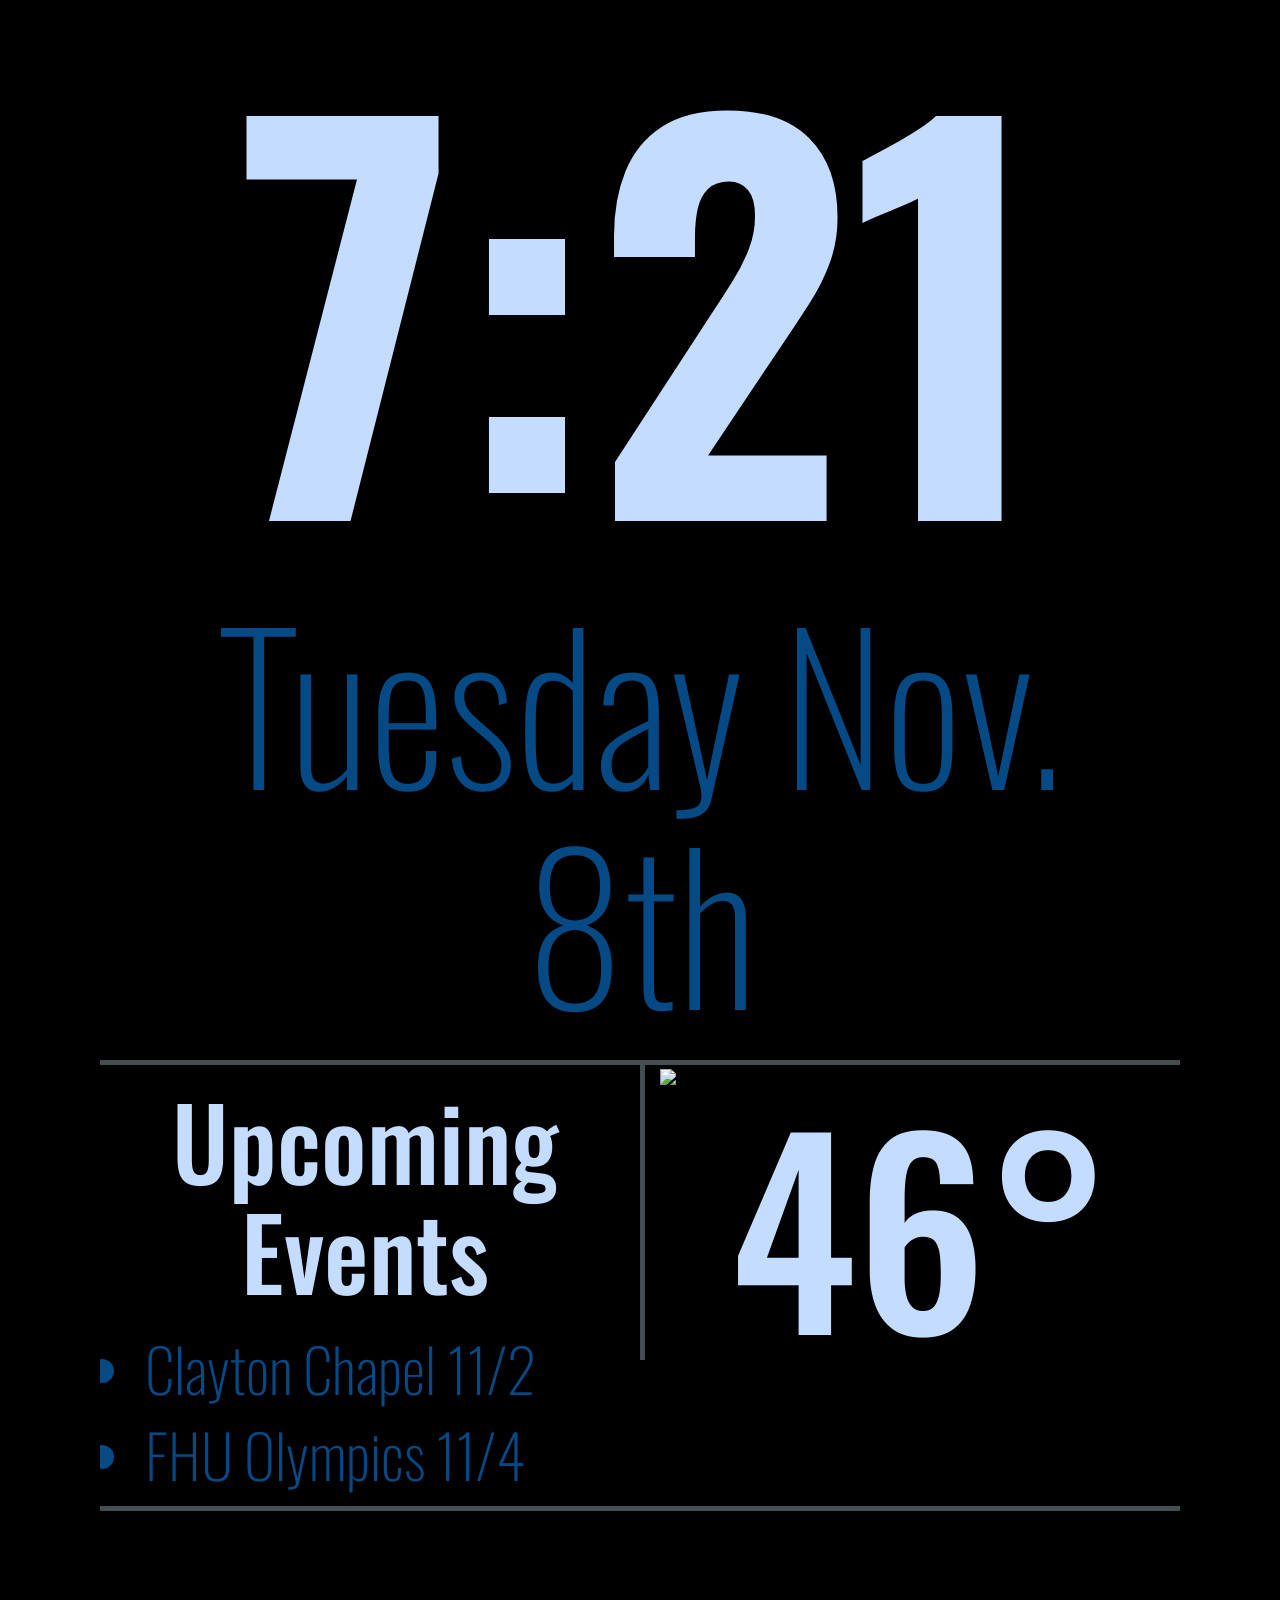
==== indexV.html @ 9f6859a1 "Initial Commit Smart Clock designed for 24” monitor" ====
<!DOCTYPE html>
<html lang="en">

<head>
    <link href="https://fonts.googleapis.com/css?family=Oswald:300,400,700" rel="stylesheet">
    <meta charset="utf-8">
    <meta http-equiv="X-UA-Compatible" content="IE=edge">
    <meta name="viewport" content="width=device-width, initial-scale=1">
    <!-- The above 3 meta tags *must* come first in the head; any other head content must come *after* these tags -->
    <title>Bootstrap Starter Template</title>

    <!-- Bootstrap -->
    <link href="https://maxcdn.bootstrapcdn.com/bootstrap/3.3.7/css/bootstrap.min.css" rel="stylesheet" integrity="sha384-BVYiiSIFeK1dGmJRAkycuHAHRg32OmUcww7on3RYdg4Va+PmSTsz/K68vbdEjh4u" crossorigin="anonymous">
    <link href="styles.css" rel="stylesheet">
    <link href="alternateStyles.css" rel="stylesheet">

    <!-- HTML5 shim and Respond.js for IE8 support of HTML5 elements and media queries -->
    <!-- WARNING: Respond.js doesn't work if you view the page via file:// -->
    <!--[if lt IE 9]>
      <script src="https://oss.maxcdn.com/html5shiv/3.7.3/html5shiv.min.js"></script>
      <script src="https://oss.maxcdn.com/respond/1.4.2/respond.min.js"></script>
    <![endif]-->
</head>

<body>
    <!--
    <nav class="navbar navbar-inverse navbar-fixed-top">
        <div class="container">
            <div class="navbar-header">
                <button type="button" class="navbar-toggle collapsed" data-toggle="collapse" data-target="#navbar" aria-expanded="false" aria-controls="navbar">
                    <span class="sr-only">Toggle navigation</span>
                    <span class="icon-bar"></span>
                    <span class="icon-bar"></span>
                    <span class="icon-bar"></span>
                </button>
                <a class="navbar-brand" href="#">Project name</a>
            </div>
            <div id="navbar" class="collapse navbar-collapse">
                <ul class="nav navbar-nav">
                    <li class="active"><a href="#">Home</a></li>
                    <li><a href="#about">About</a></li>
                    <li><a href="#contact">Contact</a></li>
                </ul>
            </div>
            !--/.nav-collapse --
        </div>
    </nav>
-->
    <div class="container2">
        <div class="row row1">

            <div class="col-md-12" id="time">
                <h1 id="timeElementV"> 7:21 </h1>
                <h3 id="dateElement"> Tuesday Nov. 8th </h3>
            </div>

        </div>
        <!--
        <div class="row">

            <div class="col-md-12" id="bibleVerseV">
                <p> Then Jesus spoke to them again, saying, “I am the light of the world. He who follows Me shall not walk in darkness, but have the light of life.”
                    <br>John 8:12</p>
            </div>
        </div>
-->
        <div class="row">
            <div class="col-md-6" id="events">
                <h2 id="eventHeader"> Upcoming Events</h2>

                <ul id="eventListV">
                    <li>Clayton Chapel 11/2</li>
                    <li>FHU Olympics 11/4</li>
                </ul>
            </div>
            <div class="col-md-6" id="weather">
                <img src="images/VClouds Weather Icons/34.png" id="weatherImgV">
                <h2 id="currentTempV"> 46° </h2>
            </div>
        </div>

    </div>
    <!-- /.container -->


    <!-- jQuery (necessary for Bootstrap's JavaScript plugins) -->
    <script src="https://ajax.googleapis.com/ajax/libs/jquery/1.12.4/jquery.min.js"></script>
    <!-- Include all compiled plugins (below), or include individual files as needed -->
    <script src="https://maxcdn.bootstrapcdn.com/bootstrap/3.3.7/js/bootstrap.min.js" integrity="sha384-Tc5IQib027qvyjSMfHjOMaLkfuWVxZxUPnCJA7l2mCWNIpG9mGCD8wGNIcPD7Txa" crossorigin="anonymous"></script>
</body>

</html>
---- styles.css ----
.container1 {
                                width: 1920px;
                                height: 1080px;
                                overflow: hidden;
                                margin: 0 auto;
                            }
                            .container2 {
                                width: 1080px;
                                height: 1920px;
                                overflow: hidden;
                                margin: 0 auto;
                            }
                            body {
                                background: #fffad5;
                                font-family: 'Oswald', sans-serif;
                            }
                            .row {
                                border-bottom: 5px solid #424e4f;
                            }
                            .col-md-6 {
                                border-left: 5px solid #424e4f;
                            }
                            .col-md-4 {
                                border-left: 5px solid #424e4f;
                            }
                            #timeElement {
                                font-size: 35rem;
                                color: #c13b00;
                                font-weight: bold;
                                text-align: center;
                            }
                            #dateElement {
                                font-size: 20rem;
                                color: #424e4f;
                                font-weight: lighter;
                                text-align: center;
                                margin-bottom: 3rem;
                            }
                            #eventHeader {
                                font-size: 10rem;
                                color: #c13b00;
                                overflow: show;
                                text-align: center;
                                margin: 2rem;
                            }
                            #eventList {
                                font-size: 8rem;
                                color: #424e4f;
                                font-weight: lighter;
                                text-decoration: none;
                                text-align: center;
                            }
                            #eventList > li {
                                text-decoration: none;
                            }
                            #bibleVerse {
                                font-size: 7rem;
                                color: #424e4f;
                                overflow: auto;
                                font-weight: lighter;
                                text-align: center;
                            }
                            #currentTemp {
                                font-size: 20rem;
                                color: #c13b00;
                                float: auto;
                                margin-top: 5rem;
                                text-align: center;
                            }
                            #weatherImg {
                                width: 42rem;
                                margin-top: 5rem;
                            }
                            #timeElementV {
                                font-size: 50rem;
                                color: #c13b00;
                                font-weight: bold;
                                text-align: center;
                            }
                            #bibleVerseV {
                                font-size: 6rem;
                                color: #424e4f;
                                overflow: auto;
                                font-weight: lighter;
                                text-align: center;
                            }
                            #currentTempV {
                                font-size: 25rem;
                                color: #c13b00;
                                margin: 0 auto;
                                text-align: center;
                            }
                            #weatherImgV {
                                width: 40rem;
                            }
                            #eventListV {
                                font-size: 6rem;
                                color: #424e4f;
                                font-weight: lighter;
                            }
                            /* The Modal (background) */
                            
                            .modal {
                                display: none;
                                /* Hidden by default */
                                position: fixed;
                                /* Stay in place */
                                z-index: 1;
                                /* Sit on top */
                                left: 0;
                                top: 0;
                                width: 100%;
                                /* Full width */
                                height: 100%;
                                /* Full height */
                                overflow: auto;
                                /* Enable scroll if needed */
                                background-color: rgb(0, 0, 0);
                                /* Fallback color */
                                background-color: rgba(0, 0, 0, 0.4);
                                /* Black w/ opacity */
                            }
                            /* Modal Content/Box */
                            
                            .modal-content {
                                background-color: #fefefe;
                                margin: 15% auto;
                                /* 15% from the top and centered */
                                padding: 20px;
                                border: 1px solid #888;
                                width: 80%;
                                /* Could be more or less, depending on screen size */
                            }
                            /* The Close Button */
                            
                            .close {
                                color: #aaa;
                                float: right;
                                font-size: 28px;
                                font-weight: bold;
                            }
                            .close:hover,
                            .close:focus {
                                color: black;
                                text-decoration: none;
                                cursor: pointer;
                            }
                            /* Modal Header */
                            
                            .modal-header {
                                padding: 2px 16px;
                                background-color: #5cb85c;
                                color: white;
                            }
                            /* Modal Body */
                            
                            .modal-body {
                                padding: 2px 16px;
                            }
                            /* Modal Footer */
                            
                            .modal-footer {
                                padding: 2px 16px;
                                background-color: #5cb85c;
                                color: white;
                            }
                            /* Modal Content */
                            
                            .modal-content {
                                position: relative;
                                background-color: #fefefe;
                                margin: auto;
                                padding: 0;
                                border: 1px solid #888;
                                width: 80%;
                                box-shadow: 0 4px 8px 0 rgba(0, 0, 0, 0.2), 0 6px 20px 0 rgba(0, 0, 0, 0.19);
                                -webkit-animation-name: animatetop;
                                -webkit-animation-duration: 0.4s;
                                animation-name: animatetop;
                                animation-duration: 0.4s
                            }
                            /* Add Animation */
                            
                            @-webkit-keyframes animatetop {
                                from {
                                    top: -300px;
                                    opacity: 0
                                }
                                to {
                                    top: 0;
                                    opacity: 1
                                }
                            }
                            @keyframes animatetop {
                                from {
                                    top: -300px;
                                    opacity: 0
                                }
                                to {
                                    top: 0;
                                    opacity: 1
                                }
                            }
                            .myBtn {
                                display: none;
                            }
---- alternateStyles.css ----
body {
    background: #000000;
}
#timeElement {
    color: #C4DCFF;
}
#dateElement {
    color: #054985;
}
#currentTemp {
    color: #C4DCFF;
}
#eventHeader {
    color: #C4DCFF;
}
#eventList {
    color: #054985;
}
#timeElementV {
    color: #C4DCFF;
}
#currentTempV {
    color: #C4DCFF;
}
#eventListV {
    color: #054985;
}
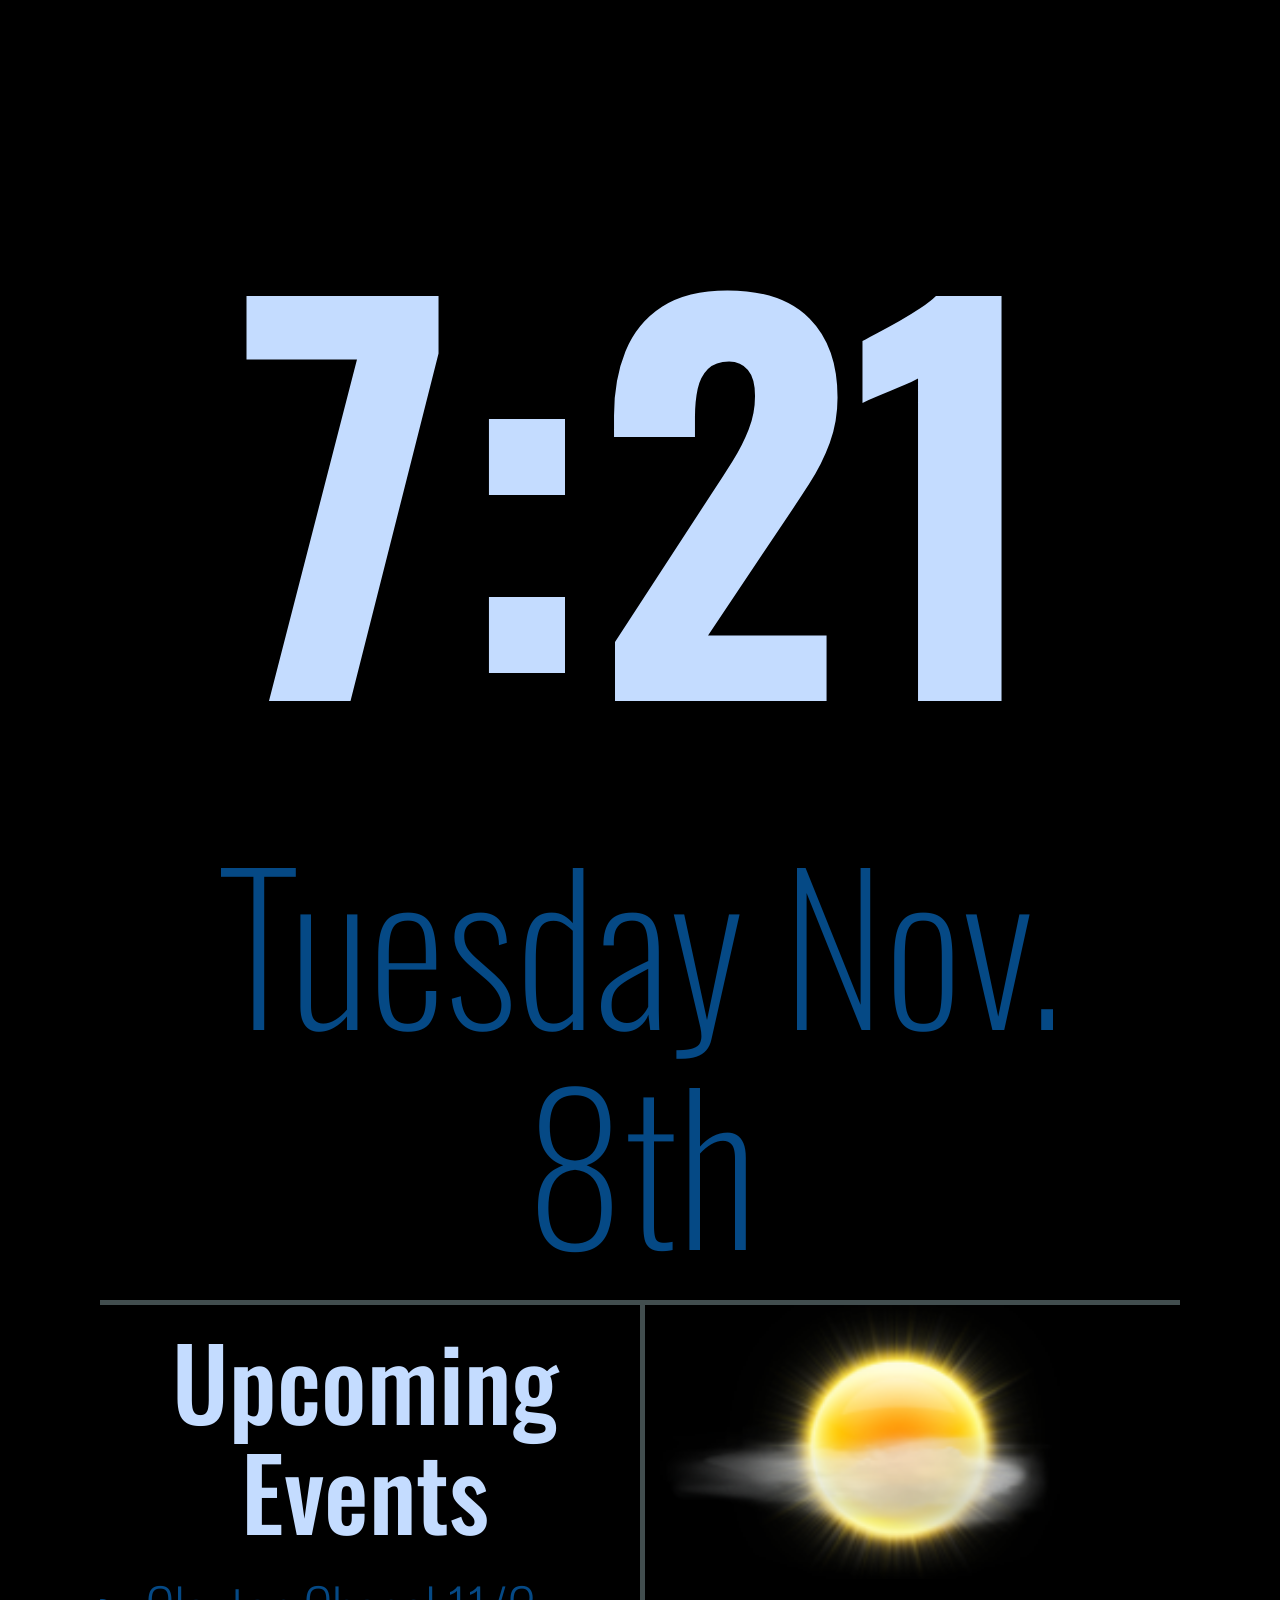
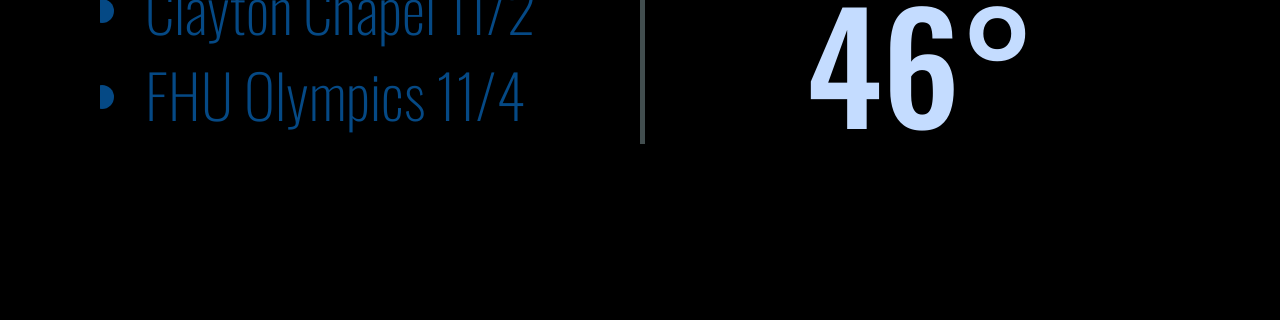
==== commit 307065c1: "Fix weather and time on V modes" ====
--- a/indexV.html
+++ b/indexV.html
@@ -7,7 +7,7 @@
     <meta http-equiv="X-UA-Compatible" content="IE=edge">
     <meta name="viewport" content="width=device-width, initial-scale=1">
     <!-- The above 3 meta tags *must* come first in the head; any other head content must come *after* these tags -->
-    <title>Bootstrap Starter Template</title>
+    <title>Smart Clock</title>
 
     <!-- Bootstrap -->
     <link href="https://maxcdn.bootstrapcdn.com/bootstrap/3.3.7/css/bootstrap.min.css" rel="stylesheet" integrity="sha384-BVYiiSIFeK1dGmJRAkycuHAHRg32OmUcww7on3RYdg4Va+PmSTsz/K68vbdEjh4u" crossorigin="anonymous">
@@ -87,6 +87,7 @@
     <script src="https://ajax.googleapis.com/ajax/libs/jquery/1.12.4/jquery.min.js"></script>
     <!-- Include all compiled plugins (below), or include individual files as needed -->
     <script src="https://maxcdn.bootstrapcdn.com/bootstrap/3.3.7/js/bootstrap.min.js" integrity="sha384-Tc5IQib027qvyjSMfHjOMaLkfuWVxZxUPnCJA7l2mCWNIpG9mGCD8wGNIcPD7Txa" crossorigin="anonymous"></script>
+
 </body>
 
 </html>
--- a/styles.css
+++ b/styles.css
@@ -76,6 +76,8 @@
                                 color: #c13b00;
                                 font-weight: bold;
                                 text-align: center;
+                                padding-top: 18rem;
+                                padding-bottom: 6rem;
                             }
                             #bibleVerseV {
                                 font-size: 6rem;
@@ -85,7 +87,7 @@
                                 text-align: center;
                             }
                             #currentTempV {
-                                font-size: 25rem;
+                                font-size: 15rem;
                                 color: #c13b00;
                                 margin: 0 auto;
                                 text-align: center;
@@ -97,6 +99,7 @@
                                 font-size: 6rem;
                                 color: #424e4f;
                                 font-weight: lighter;
+                                padding-bottom: 20rem;
                             }
                             /* The Modal (background) */
                             
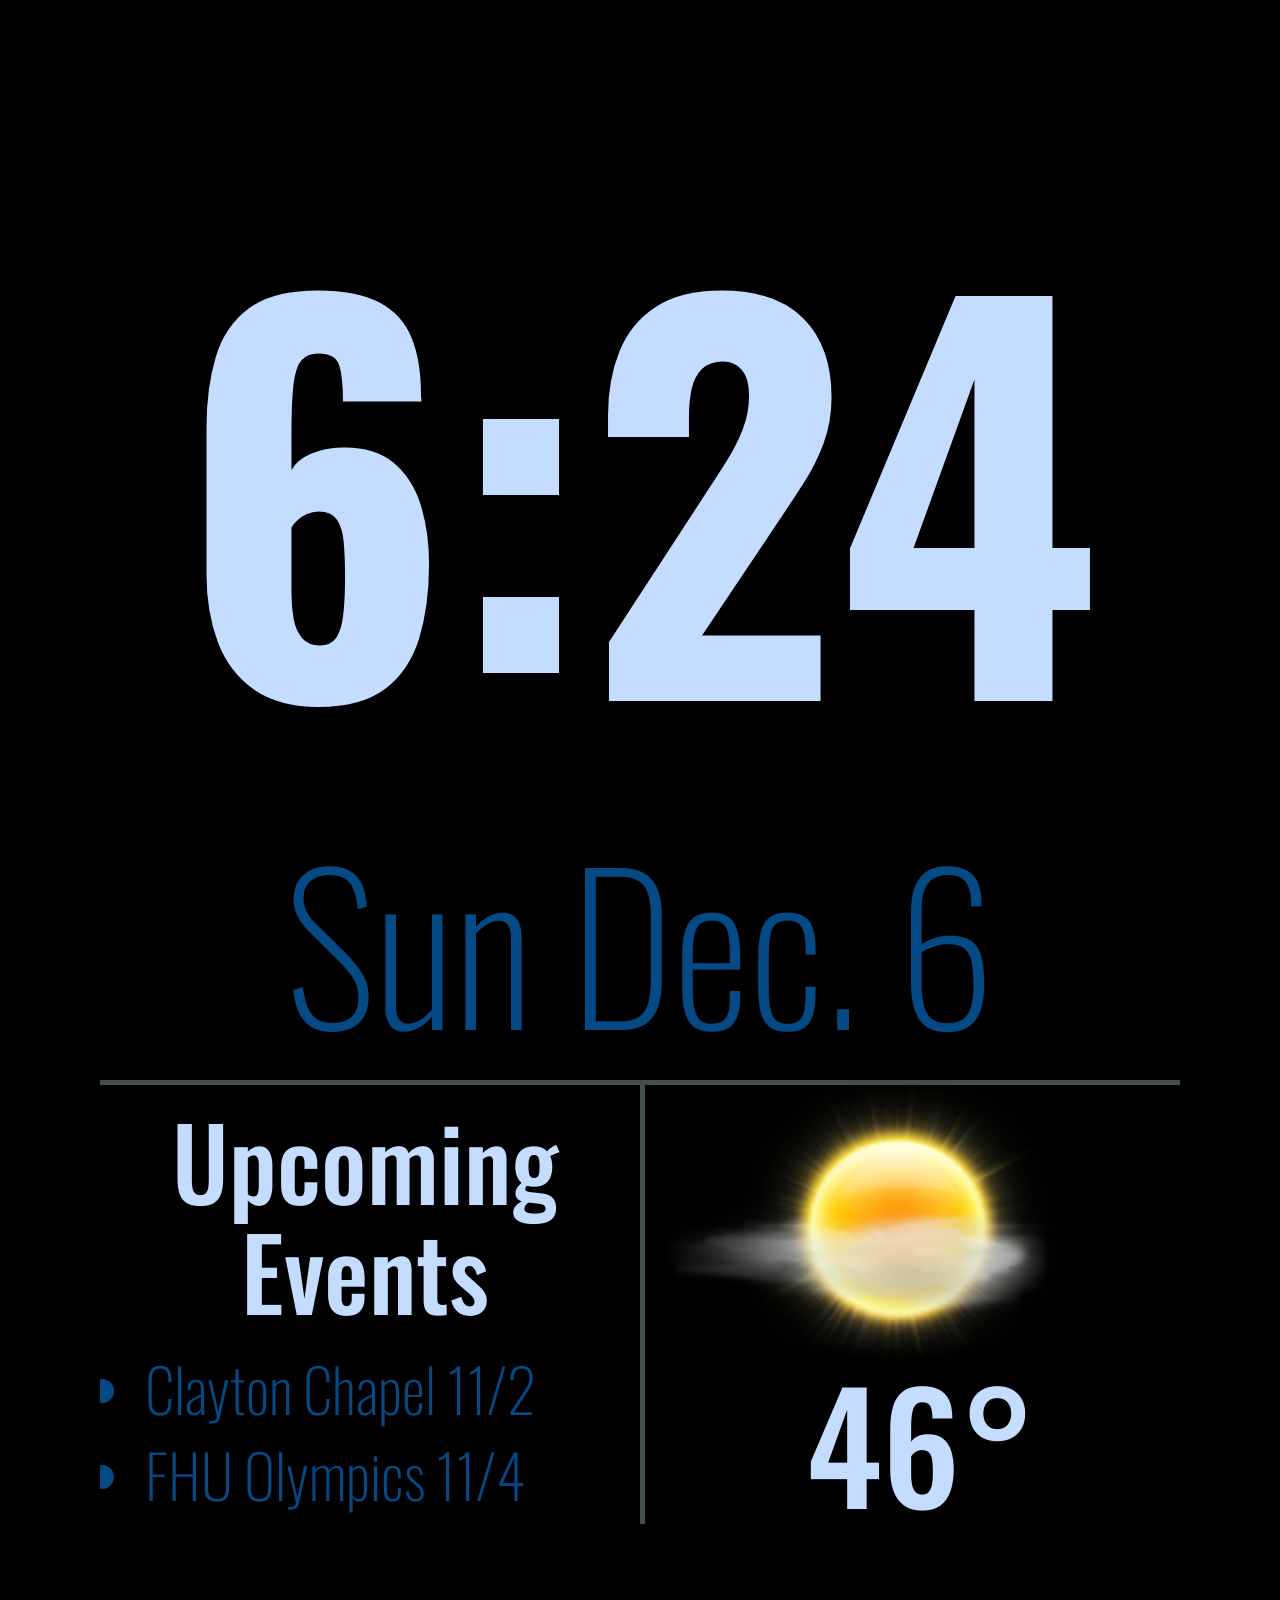
==== commit a045892a: "Reconnect script to dark V" ====
--- a/indexV.html
+++ b/indexV.html
@@ -87,6 +87,7 @@
     <script src="https://ajax.googleapis.com/ajax/libs/jquery/1.12.4/jquery.min.js"></script>
     <!-- Include all compiled plugins (below), or include individual files as needed -->
     <script src="https://maxcdn.bootstrapcdn.com/bootstrap/3.3.7/js/bootstrap.min.js" integrity="sha384-Tc5IQib027qvyjSMfHjOMaLkfuWVxZxUPnCJA7l2mCWNIpG9mGCD8wGNIcPD7Txa" crossorigin="anonymous"></script>
+    <script src="javaScript.js"></script>
 
 </body>
 
--- a/styles.css
+++ b/styles.css
@@ -99,7 +99,7 @@
                                 font-size: 6rem;
                                 color: #424e4f;
                                 font-weight: lighter;
-                                padding-bottom: 20rem;
+                                padding-bottom: 50rem;
                             }
                             /* The Modal (background) */
                             
